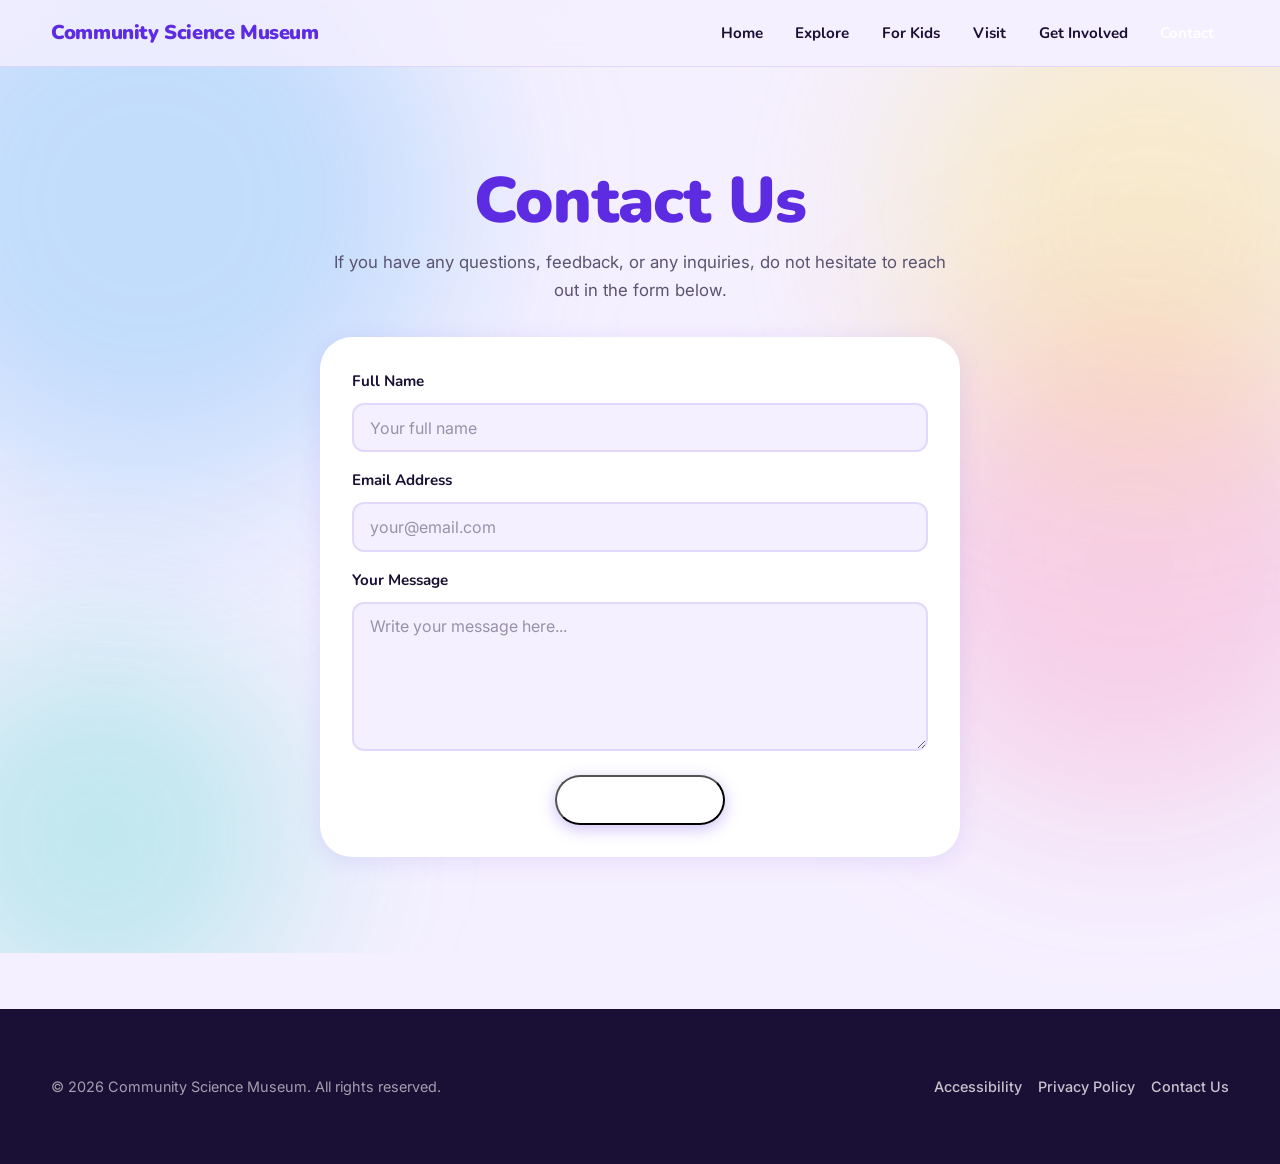
==== contact-page.html @ 3b554905 "push code to Github" ====
<!DOCTYPE html>
<html lang="en">
<head>
    <meta charset="UTF-8">
    <meta name="viewport" content="width=device-width, initial-scale=1.0">
    <title>Contact Us | Community Science Museum</title>
    <meta name="description" content="Send us your questions, feedback, or any inquiries through our contact form.">
    <link rel="stylesheet" href="stylesheet/stylesheet.css">
</head>

<body>

    <header>
        <div class="container header">
            <a href="index.html" class="logo">Community Science Museum</a>
            <nav>
                <ul class="nav-list">
                    <li><a href="index.html">Home</a></li>
                    <li><a href="explore-exhibitions-page.html">Explore</a></li>
                    <li><a href="for-kids-page.html">For Kids</a></li>
                    <li><a href="visit-page.html">Visit</a></li>
                    <li><a href="get-involved-page.html">Get Involved</a></li>
                    <li><a href="contact-page.html" class="active">Contact</a></li>
                </ul>
            </nav>
        </div>
    </header>

    <div id="success" class="success-message">
        <p>Thank you for reaching out! We will get back to you as soon as possible.</p>
    </div>

    <section class="contact-section">
        <div class="container">
            <h1>Contact Us</h1>
            <p>If you have any questions, feedback, or any inquiries, do not hesitate to reach out in the form below.</p>

            <form action="contact-page.html#success" method="get" class="contact-form">

                <label for="name">Full Name</label>
                <input type="text" id="name" name="name" placeholder="Your full name" required>

                <label for="email">Email Address</label>
                <input type="email" id="email" name="email" placeholder="your@email.com" required>

                <label for="user-message">Your Message</label>
                <textarea id="user-message" name="message" rows="6" placeholder="Write your message here..." required></textarea>

                <button type="submit" class="btn primary">Send Message</button>
            </form>
        </div>
    </section>

    <footer>
        <div class="container-footer">
            <p>&copy; 2026 Community Science Museum. All rights reserved.</p>
            <nav>
                <ul class="footer-nav">
                    <li><a href="accessibility.html">Accessibility</a></li>
                    <li><a href="privacy.html">Privacy Policy</a></li>
                    <li><a href="contact.html">Contact Us</a></li>
                </ul>
            </nav>
        </div>
    </footer>

     <a href="#main" class="skip-link">Skip to main content</a>

</body>
</html>
---- stylesheet/stylesheet.css ----
@import url('https://fonts.googleapis.com/css2?family=Inter:wght@400;500;600&family=Nunito:wght@700;800;900&display=swap');

:root {
   --color-bg: #f5f0ff;
   --color-surface: #ffffff;
   --color-primary: #5c2be2;
   --color-primary-dk: #3e1db5;
   --color-accent-teal: #00c9b1;
   --color-accent-pink: #ff4d8d;
   --color-accent-yellow: #ffd93d;
   --color-accent-blue: #3fa9f5;
   --color-accent-orange: #ff7c43;
   --color-text: #1a1035;
   --color-text-muted: #5a5470;
   --color-border: rgba(92, 43, 226, 0.12);


   --blob-1: rgba(63, 169, 245, 0.28);
   --blob-2: rgba(0, 201, 177, 0.22);
   --blob-3: rgba(255, 77, 141, 0.20);
   --blob-4: rgba(255, 217, 61, 0.25);
   --blob-5: rgba(92, 43, 226, 0.16);

   --font-body: inter, sans-serif;
   --font-heading: nunito, sans-serif;

   --space-xs: 0.5rem;
   --space-sm: 1rem;
   --space-md: 2rem;
   --space-lg: 3.5rem;
   --space-xl: 6rem;

    --radius-sm: 12px;
    --radius-md: 20px;
    --radius-lg: 32px;  
    --radius-pill: 999px;

    --shadow-card: 0 4px 24px rgba(92, 43, 226, 0.10);
    --shadow-btn: 0 4px 16px rgba(92, 43, 226, 0.30);
}

*, *::before, *::after {
    box-sizing: border-box;
    margin: 0;
    padding: 0;
}

html {
    scroll-behavior: smooth;
}

body {
    font-family: var(--font-body);
    font-size: 1rem;
    line-height: 1.7;
    color: var(--color-text);
    background-color: var(--color-bg);
    overflow-x: hidden;
    position: relative;
}

body::before,
body::after {
    content:'';
    position: fixed;
    border-radius: 50%;
    filter: blur(90px);
    z-index: -1;
    pointer-events: none;
}

body::before {
    width: 600px;
    height: 600px;
    background: var(--blob-1);
    top: -100px;
    left: -150px;
}

body::after {
    width: 500px;
    height: 500px;
    background: var(--blob-3);
    bottom: 10%;
    right: -100px;
}

h1, h2, h3, h4 {
    font-family: var(--font-heading);
    line-height: 1.2;
    color: var(--color-text);
    letter-spacing: -0.01em;
}

h1 {
    font-size: clamp(2.4rem, 5vw, 4rem);
    font-weight: 900;
    color: var(--color-primary);
    text-wrap: balance;
}

h2 {
    font-size: clamp(1.8rem, 3.5vw, 2.8rem);
    font-weight: 800;
    margin-bottom: var(--space-md);
    position: relative;
    display: inline-block;
}

h2::after {
    content: '';
    display: block;
    height: 5px;
    border-radius: var(--radius-pill);
    background: linear-gradient(90deg, var(--color-accent-teal), var(--color-accent-blue));
    margin-top: 6px;
    width: 60%;
}

h3 {
    font-size: clamp(1.1rem, 2vw, 1.4rem);
    font-weight: 800;
    color: var(--color-primary);
    margin-bottom: var(--space-xs);
}

p {
    color: var(--color-text-muted);
    max-width: 65ch;
}

a {
    color: var(--color-primary);
    text-decoration: none;
    transition: color 0.2s;
}

a:hover,
a:focus-visible {
    color: var(--color-primary-dk);
    text-decoration: underline;
}

img {
    max-width: 100%;
    display: block;
    border-radius: var(--radius-md);    
}   

ul {
    list-style: none;
}

.container {
    width: min(1180px, 92%);
    margin-inline: auto;
}

.container-footer {
    width: min(1180px, 92%);
    margin-inline: auto;
    padding: var(--space-md) 0;
    display: flex;
    justify-content: space-between;
    align-items: center;
    gap: var(--space-sm);
}

.btn {
    display: inline-block;
    padding: 0.75rem 1.75rem;
    border-radius: var(--radius-pill);
    font-family: var(--font-heading);
    font-weight: 800;
    font-size: 1rem;
    cursor: pointer;
    transition: transform 0.18s, box-shadow 0.18s, background 0.2s;
    text-decoration: none;
    text-align: center;
}

.btn:hover,
.btn:focus-visible {
    transform: translateY(-3px);
    text-decoration: none;
}

.btn.primary,
.btn-primary {
    background-color: linear-gradient(135deg, var(--color-primary), var(--color-accent-blue));
    color: #fff;
    box-shadow: var(--shadow-btn);
}

.btn.primary:hover,
.btn-primary:hover {
    box-shadow: 0 8px 28px rgba(92, 43, 226, 0.40);
    color: #fff;
}

.btn-secondary {
    background-color: transparent;
    color: var(--color-primary);
    border: 2.5px solid var(--color-primary);
}

.btn-secondary:hover,
.btn-secondary:focus-visible {
    background-color: var(--color-primary);
    color: #fff;
}

header {
    position: sticky;
    top: 0;
    z-index: 100;
    background: rgba(245, 240, 255, 0.82);
    backdrop-filter: blur(16px);
    border-bottom: 1px solid var(--color-border);
}

.container.header {
    display: flex;
    justify-content: space-between;
    align-items: center;
    padding-block: 1rem;
}

.logo {
    font-family: var(--font-heading);
    font-weight: 900;
    font-size: 1.25rem;
    color: var(--color-primary);
    text-decoration: none;
    letter-spacing: -0.02em;
    flex-shrink: 0;
}

.logo:hover {
    color: var(--color-primary-dk);
    text-decoration: none;
}

.nav-list {
    display: flex;
    gap: 0.25rem;
    flex-wrap: wrap;
}

.nav-list a {
    font-family: var(--font-heading);
    font-weight: 700;
    font-size: 0.95rem;
    padding: 0.45rem 0.9rem;
    border-radius: var(--radius-pill);
    color: var(--color-text);
    text-decoration: none;
    transition: background 0.18s, color 0.18s;
}

.nav-list a:hover,
.nav-list a:focus-visible {
    background-color: var(--color-primary); 
    color: #fff;
    text-decoration: none;
}

.nav-list .active {
    background-color: linear-gradient(135deg, var(--color-primary), var(--color-accent-blue));
    color: #fff;    
}

.hero {
    padding-block: var(--space-xl);
    position: relative;
    overflow: hidden;
}

.hero::before {
    content: '';
    position: absolute;
    width: 700px;
    height: 700px;
    border-radius: 50%;
    background: var(--blob-4);
    filter: blur(100px);
    top: -200px;
    right: -200px;
    z-index: 0;
}

.hero::after {
    content: '';
    position: absolute;
    width: 400px;
    height: 400px;
    border-radius: 50%;
    background: var(--blob-2);
    filter: blur(80px);
    bottom: -100px;
    left: 5%;
    z-index: 0;
}

.container.hero {
    display: flex;
    align-items: center;
    gap: var(--space-lg);
    position: relative;
    z-index: 1;
}

.hero-text {
    flex: 1 1 480px;
    display: flex;
    flex-direction: column;
    gap: var(--space-md);
}

.hero-text p {
    font-size: 1.15rem;
    color: var(--color-text-muted);
    max-width: 50ch;
}

.hero-image {
    border-radius: var(--radius-lg);
    box-shadow: 0 20px 60px rgba(92, 43, 226, 0.18);
    aspect-ratio: 4 / 3;
    object-fit: cover;
    width: 100%;
}

section {
    padding-block: var(--space-lg);
    position: relative;
}

section > .container > h2 {
    text-align: left;
}

.features {
    background: var(--color-surface);
    border-radius: var(--radius-lg);
    margin-inline: auto;
    width: min(1240px, 96%);
    overflow: hidden;
}

.features::before {
    content: '';
    position: absolute;
    width: 450px;
    height: 450px;
    border-radius: 50%;
    background: var(--blob-5);
    filter: blur(80px);
    top: -50px;
    left: -80px;
    z-index: 0;
}

.features .container {
    position: relative;
    z-index: 1;
}

.feature-grid {
    display: grid;
    gap: var(--space-md);
    grid-template-columns: repeat(auto-fit, minmax(230px, 1fr));
    margin-top: var(--space-md);
}

.feature-card {
    background: var(--color-bg);
    border-radius: var(--radius-md);
    padding: var(--space-md);
    display: flex;
    flex-direction: column;
    gap: 0.75rem;
    border: 1.5px solid var(--color-border);
    transition: transform 0.22s, box-shadow 0.22s;
}

.feature-card:hover {
    transform: translateY(-6px);
    box-shadow: var(--shadow-card);
}

.feature-card img {
    width: 100%;
    aspect-ratio: 3 / 2;
    object-fit: cover;
    border-radius: var(--radius-sm);
}

.feature-card:nth-child(1) {border-top: 4px solid var(--color-accent-teal);}
.feature-card:nth-child(2) {border-top: 4px solid var(--color-accent-pink);}
.feature-card:nth-child(3) {border-top: 4px solid var(--color-accent-yellow);}
.feature-card:nth-child(4) {border-top: 4px solid var(--color-accent-blue);}

.exhibitions {
    overflow: hidden;
}

.exhibitions::before {
    content: '';
    position: absolute;
    width: 500px;
    height: 500px;
    border-radius: 50%;
    background: var(--blob-3);
    filter: blur(90px);
    top: 0;
    left: -180px;
    z-index: 0;
}

.exhibitions .container {
    position: relative;
    z-index: 1;
}

.exhibition-grid {
    display: grid;
    gap: var(--space-md);
    grid-template-columns: repeat(auto-fit, minmax(240px, 1fr));
}

.exhibition-card {
    background: var(--color-surface);
    border-radius: var(--radius-md);
    overflow: hidden;
    box-shadow: var(--shadow-card);
    display: flex;
    flex-direction: column;
    transition: transform 0.22s, box-shadow 0.22s;
}

.exhibition-card:hover {
    transform: translateY(-6px);
    box-shadow: 0 12px 36px rgba(92, 43, 226, 0.18);
}

.exhibition-card img {
    width: 100%;
    aspect-ratio: 3 / 2;
    object-fit: cover;
    border-radius: 0;
}

.exhibition-card h3,
.exhibition-card p,
.exhibition-card .btn-secondary {
    padding-inline: var(--space-sm);
}

.exhibition-card h3 {padding-top: var(--space-sm);}
.exhibition-card p {padding-bottom: var(--space-sm); font-size: 0.95rem;}

.exhibition-card .btn-secondary {
    margin-top: auto;
    margin: var(--space-sm);
    align-self: flex-start;
}

.events {
    background: var(--color-surface);
    border-radius: var(--radius-lg);
    margin-inline: auto;
    width: min(1240px, 96%);
    overflow: hidden;
}

.events::before {
    content: '';
    position: absolute;
    width: 450px;
    height: 450px;
    border-radius: 50%;
    background: var(--blob-4);
    filter: blur(80px);
    top: -100px;
    right: -100px;
    z-index: 0;
}

.events .container {
   display: grid;
   grid-template-columns: repeat(auto-fit, minmax(280px, 1 fr));
   gap: var(--space-md);
   margin-top: var(--space-md);
}

.event-card {
    background: var(--color-bg);
    border-radius: var(--radius-md);
    overflow: hidden;
    display: flex;
    flex-direction: column;
    gap: 0.75rem;
    border: 1.5px solid var(--color-border);
    transition: transform 0.22s, box-shadow 0.22s;
}

.event-card:hover {
    transform: translateY(-6px);
    box-shadow: var(--shadow-card);
}

.event-card img {
    width: 100%;
    aspect-ratio: 16 / 9;
    object-fit: cover;
    border-radius: 0;
}

.event-card h3,
.event-card p {
    padding: var(--space-sm);
}

.event-card h3 {color: var(--color-text)}
.event-card p {color: var(--color-text-muted); font-size: 0.95rem;}

.event-card:nth-child(1) {border-left: 5px solid var(--color-accent-orange);}
.event-card:nth-child(2) {border-left: 5px solid var(--color-accent-teal);}
.event-card:nth-child(3) {border-left: 5px solid var(--color-accent-pink);}

.cta-banner {
    background: linear-gradient(135deg, var(--color-primary) 0%, #8b5cf6 50%, var(--color-accent-blue) 100%);
    border-radius: var(--radius-lg);
    margin-inline: auto;
    width: min(1240px, 96%);
    text-align: center;
    overflow: hidden;
    position: relative;
}

.cta-banner::before {
    content: '';
    position: absolute;
    width: 500px;
    height: 500px;
    border-radius: 50%;
    background: rgba(255, 255, 255, 0.08);
    filter: blur(40px);
    top: -150px;
    left: -100px;
}

.cta-banner::after {
    content: '';
    position: absolute;
    width: 350px;
    height: 350px;
    border-radius: 50%;
    background: rgba(255, 255, 255, 0.08);
    filter: blur(40px);
    bottom: -80px;
    right: -50px;
}

.cta-banner .container {
    display: flex;
    flex-direction: column;
    align-items: center;
    gap: var(--space-md);
    padding-block: var(--space-lg);
}

.cta-banner p {
    color: rgba(255, 255, 255, 0.85);
    max-width: 48ch;
    text-align: center;
}

.cta-banner h2 {
    color: #fff;
    margin-bottom: var(--space-md);
}

.cta-banner h2::after {
    background: rgba(255, 255, 255, 0.5);
    margin-inline: auto;
}

.cta-buttons {
    display: flex;
    justify-content: center;
    gap: var(--space-sm);
    flex-wrap: wrap;
}

.cta-banner .btn.primary {
    background: #fff;
    color: var(--color-primary);
    box-shadow: 0 4px 20px rgba(0,0,0,0.20);
}

.cta-banner .btn.primary:hover {
    background: var(--color-accent-yellow);
    color: var(--color-text);
}

.cta-banner .btn-secondary:hover {
    background-color: rgba(255, 255, 255, 0.15);
    color: #fff;
    border-color: #fff;
}

footer {
    background: var(--color-text);
    color: rgba(255, 255, 255, 0.75);
    padding-block: var(--space-md);
    margin-top: var(--space-lg);
}

footer p {
    color: rgba(255, 255, 255, 0.60);
    font-size: 0.9rem;
    max-width: none;
}

.footer-nav {
    display: flex;
    gap: var(--space-sm);
    flex-wrap: wrap;
}

.footer-nav a {
    color: rgba(255, 255, 255, 0.75);
    font-size: 0.9rem;
    font-weight: 500;
    text-emphasis: none;
    transition: color 0.18s;
}

.footer-nav a:hover {
    color: var(--color-accent-teal);
    text-decoration: none;
}

:focus-visible {
    outline: 3px solid var(--color-accent-teal);
    outline-offset: 3px;
    border-radius: 4px;
}

.skip-link {
    position: absolute;
    top: -100%;
    left: 1rem;
    background: var(--color-primary);
    color: #fff;
    padding: 0.5rem 1rem;
    border-radius: var(--radius-sm);
    font-weight: 700;
    z-index: 9999;
    text-decoration: none;
}

.skip-link:focus {
    top: 0.5rem;
}

.hero-text {
    display: flex;
    flex-direction: column;
    align-items: center;
    text-align: center;
    gap: var(--space-md);
    padding-block: var(--space-xl);
    position: relative;
    z-index: 1;
}

.hero-text p {
    font-size: 1.15rem;
    max-width: 52ch;
}

.kids-hero {
    background: linear-gradient(135deg, #ffd93d22 0%, #ff4d8d15 50%, #3fa9f520 100%);
    padding-block: var(--space-xl);
    position: relative;
    overflow: hidden;
}

.kids-hero::before {
    content: '';
    position: absolute;
    width: 500px;
    height: 500px;
    border-radius: 50%;
    background: var(--blob-4);
    filter: blur(90px);
    top: -150px;
    right: -100px;
    z-index: 0;
}

.kids-hero::after {
    content: '';
    position: absolute;
    width: 400px;
    height: 400px;
    border-radius: 50%;
    background: var(--blob-3);
    filter: blur(80px);
    bottom: -100px;
    left: -80px;
    z-index: 0;
}

.kids-section {
    padding-block: var(--space-lg);
    position: relative;
    overflow: hidden;
}

.kids-section::before {
    content: '';
    position: absolute;
    width: 450px;
    height: 450px;
    border-radius: 50%;
    background: var(--blob-2);
    filter: blur(90px);
    top: -80px;
    left: -120px;
    z-index: 0;
}

.kids-section .container {
    position: relative;
    z-index: 1;
}   

.kids-section .feature-card .btn-secondary {
    margin-top: auto;
    align-self: flex-start;
}

.kids-section .feature-card:nth-child(1) {border-top: 4px solid var(--color-accent-yellow);}
.kids-section .feature-card:nth-child(2) {border-top: 4px solid var(--color-accent-pink);}
.kids-section .feature-card:nth-child(3) {border-top: 4px solid var(--color-accent-teal);}

.kids-events {
    padding-block: var(--space-lg);
    position: relative;
    overflow: hidden;
}

.kids-events::after {
    content: '';
    position: absolute;
    width: 450px;
    height: 450px;
    border-radius: 50%;
    background: var(--blob-5);
    filter: blur(90px);
    bottom: -100px;
    right: -100px;
    z-index: 0;
}

.kids-events .container {
    position: relative;
    z-index: 1;
}

.kids-events .event-grid {
    grid-template-columns: repeat(2, 1fr);
}

.kids-events .event-card .btn {
    margin-inline: var(--space-sm);
    margin-bottom: var(--space-sm);
    align-self: flex-start;
}

.visit-hero {
    padding-block: var(--space-xl);
    position: relative;
    overflow: hidden;
}

.visit-hero::before {
    content: '';
    position: absolute;
    width: 500px;
    height: 500px;
    border-radius: 50%;
    background: var(--blob-1);
    filter: blur(90px);
    top: -150px;
    right: -100px;
    z-index: 0;
}

.visit-hero::after {
     content: '';
    position: absolute;
    width: 350px;
    height: 350px;
    border-radius: 50%;
    background: var(--blob-5);
    filter: blur(80px);
    bottom: -80px;
    left: -80px;
    z-index: 0;
}

.visit-section {
    padding-block: var(--space-lg);
    position: relative;
}

.visit-section + .visit-section {
    border-top: 1px solid var(--color-border);
}

.visit-section .container > h2 {
    text-align: left;
}

.info-grid {
    display: grid;
    grid-template-columns: repeat(2, 1fr);
    gap: var(--space-md);
    margin-top: var(--space-md);
}

.info-card {
    background: var(--color-surface);
    border-radius: var(--radius-md);
    overflow: hidden;
    box-shadow: var(--shadow-card);
    display: flex;
    flex-direction: column;
    gap: 0.6rem;
    transition: transform 0.22s, box-shadow 0.22s;
}

.info-card:hover {
    transform: translateY(-5px);
    box-shadow: 0 10px 32px rgba(92, 43, 226, 0.14);
}

.info-card img {
    width: 100%;
    aspect-ratio: 16/7;
    object-fit: cover;
    border-radius: 0;
}

.info-card h3,
.info-card p {
    padding-inline: var(--space-sm);
}

.info-card h3 {
    padding-top: var(--space-sm);
}

.info-card p {
    font-size: 0.98rem;
    padding-bottom: 0;
}

.info-card p:last-child {
    padding-bottom: var(--space-sm);
}

.info-card:nth-child(1) { border-left: 5px solid var(--color-accent-teal);}
.info-card:nth-child(2) { border-left: 5px solid var(--color-accent-blue);}

.pricing-grid {
    display: grid;
    grid-template-columns: repeat(2, 1fr);
    gap: var(--space-md);
    margin-top: var(--space-md);
}

.pricing-card {
    background: var(--color-surface);
    border-radius: var(--radius-md);
    padding: var(--space-md);
    box-shadow: var(--shadow-card);
    display: flex;
    flex-direction: column;
    gap: 0.6rem;
    border-top: 4px solid transparent;
    transition: transform 0.22s, box-shadow 0.22s;
}

.pricing-card:hover {
    transform: translateY(-5px);
    box-shadow: 0 10px 32px rgba(92, 43, 226, 0.14);
}

.pricing-card:nth-child(1) { border-top-color: var(--color-primary);}
.pricing-card:nth-child(2) { border-top-color: var(--color-accent-teal);}

.pricing-card h3 {
    font-size: 1.3rem;
    margin-bottom: 0.25rem;
}

.pricing-card p {
    font-size: 0.98rem;
}

.pricing-card .btn-secondary {
    margin-top: auto;
    align-self: flex-start;
}

.location-grid {
    display: grid;
    grid-template-columns: 1fr 1.4fr;
    gap: var(--space-md);
    align-items: start;
    margin-top: var(--space-md);
}

.location-text {
    display: flex;
    flex-direction: column;
    gap: 0.75rem;
}

.location-text h3 {
    margin-bottom: 0.25rem;
}

.location-text p {
    font-size: 0.98rem;
}

.location-text .btn {
    margin-top: var(--space-md);
    align-self: flex-start;
}

.map-video {
    width: 100%;
    aspect-ratio: 16/9;
    object-fit: cover;
    border-radius: var(--radius-md);
    box-shadow: var(--shadow-card);
}

.involved-hero {
    position: relative;
    overflow: hidden;
    padding-block: var(--space-xl);
    display: flex;
    align-items: center;
    min-height: 520px;
}

.hero video {
    position: absolute;
    inset: 0;
    width: 100%;
    height: 100%;
    object-fit: cover;
    z-index: 0;
}

.involved-hero::before {
    content:'';
    position: absolute;
    top: 0;
    left: 0;
    right: 0;
    bottom: 0;
    width: 100%;
    height: 100%;
    background: rgba(15, 5, 40, 0.75);
    border-radius: 0;
    filter: none;
    z-index: 1;
}

.involved-hero .container .hero-text {
    position: relative;
    z-index: 2;
}

.involved-hero h1 {
    color: #ffffff;
}

.involved-hero p {
    color: rgba(255, 255, 255, 0.88);
}

.involved-hero .btn.primary {
    background: #ffffff;
    color: var(--color-primary);
    box-shadow: 0 4px 20px rgba(0, 0, 0, 0.30);
}

.involved-hero .btn.primary:hover {
    background: var(--color-accent-yellow);
    color: var(--color-text);
}

.involved-section,
.involved-section {
    padding-block: var(--space-lg);
    position: relative;
    overflow: hidden;
}

.involved-section + .involved-section {
    border-top: 1 px solid var(--color-border);
}

.involved-section::before {
    content:'';
    position: absolute;
    width: 500px;
    height: 500px;
    border-radius: 50%;
    background: var(--blob-5);
    filter: blur(90px);
    top: -80px;
    right: -120px;
    z-index: 0;
}

.involved-section .container,
.involved-section .container {
    position: relative;
    z-index: 1;
}

.involved-section .feature-grid {
    grid-template-columns: repeat(4, 1fr);
}

.involved-section .feature-card:nth-child(1) {border-top-color: var(--color-accent-teal);}
.involved-section .feature-card:nth-child(2) {border-top-color: var(--color-primary);}
.involved-section .feature-card:nth-child(3) {border-top-color: var(--color-accent-pink);}
.involved-section .feature-card:nth-child(4) {border-top-color: var(--color-accent-yellow);}

.involved-section .feature-card .btn-secondary {
    margin-top: auto;
    align-self: flex-start;
}

.contact-section {
    padding-block: var(--space-xl);
    position: relative;
    overflow: hidden;
}

.contact-section::before {
    content:'';
    position: absolute;
    width: 500px;
    height: 500px;
    border-radius: 50%;
    background: var(--blob-4);
    filter: blur(90px);
    top: -100px;
    right: -120px;
    z-index: 0;
}

.contact-section::after {
    content:'';
    position: absolute;
    width: 400px;
    height: 400px;
    border-radius: 50%;
    background: var(--blob-2);
    filter: blur(90px);
    bottom: -80px;
    left: -100px;
    z-index: 0;
}

.contact-section .container {
    position: relative;
    z-index: 1;
    max-width: 640px;
    text-align: center;
}

.contact-section h1 {
    margin-bottom: var(--space-xs);
}

.contact-section > .container > p {
    margin-bottom: var(--space-md);
    font-size: 1.05rem;
    margin-inline: auto;
}

.contact-form {
    background: var(--color-surface);
    border-radius: var(--radius-lg);
    padding: var(--space-md);
    box-shadow: var(--shadow-card);
    display: flex;
    flex-direction: column;
    gap: 0.5rem;
    text-align: left;
}

.contact-form label {
    font-family: var(--font-heading);
    font-weight: 700;
    font-size: 0.95rem;
    color: var(--color-text);
    margin-top: var(--space-xs);
}

.contact-form label:first-of-type {
    margin-top: 0;
}

.contact-form input,
.contact-form textarea {
    width: 100%;
    padding: 0.8rem 1rem;
    border: 2px solid var(--color-border);
    border-radius: var(--radius-sm);
    font-family: var(--font-body);
    font-size: 1rem;
    color: var(--color-text);
    background: var(--color-bg);
    transition: border-color 0.2s, box-shadow 0.2s;
    outline: none;
    resize: vertical;
}

.contact-form input:focus,
.contact-form textarea:focus {
    border-color: var(--color-primary);
    box-shadow: 0 0 0 3px rgba(92, 43, 226, 0.12);
}

.contact-form input::placeholder,
.contact-form textarea::placeholder {
    color: var(--color-text-muted);
    opacity: 0.6;
}

.contact-form .btn.primary {
    margin-top: var(--space-sm);
    align-self: center;
}

.success-message {
    display: none;
    background: linear-gradient(135deg, var(--color-accent-teal), var(--color-accent-blue));
    color: #fff;
    text-align: center;
    padding: var(--space-sm) var(--space-md);
    border-radius: var(--radius-md);
    margin: var(--space-sm) auto;
    width: min(640px, 92%);
    box-shadow: var(--shadow-card);
    animation: slideDown 0.4s ease;
}

.success-message p {
    color: #fff;
    font-weight: 600;
    font-size: 1rem;
    max-width: none;
}

.success-message:target {
    display: block;
}

@keyframes slideDown {
    from {
        opacity: 0;
        transform: translateY(-12px);
    }
    to {
        opacity: 1;
        transform: translateY(0);
    }
}
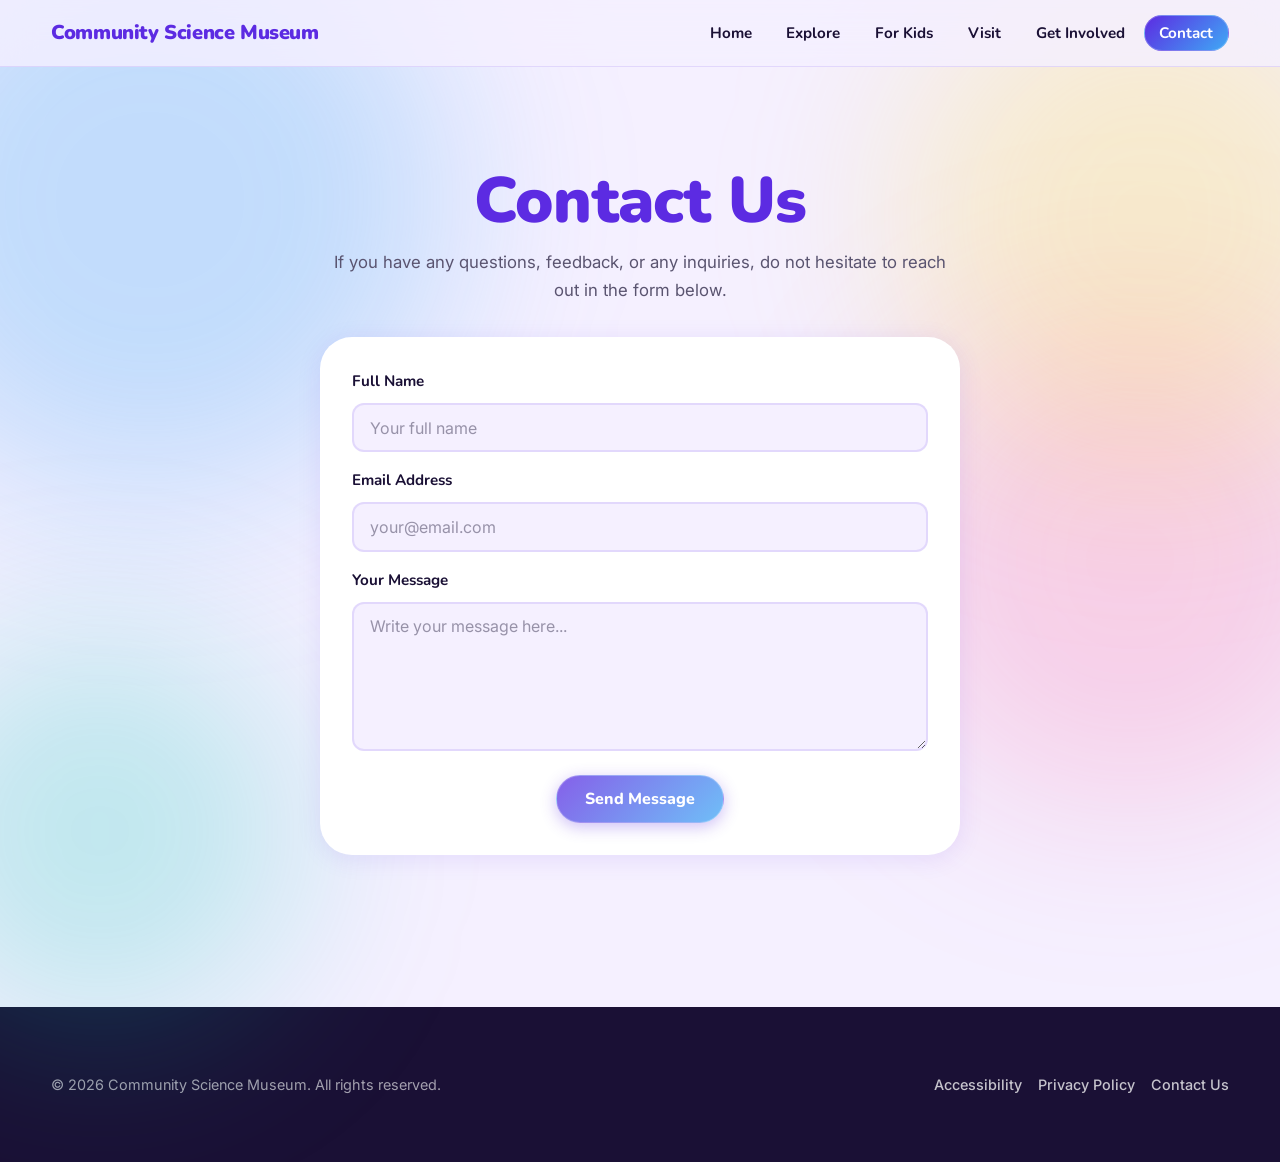
==== commit 55e86bce: "changes to CSS and added favicon and hamburger menu" ====
--- a/contact-page.html
+++ b/contact-page.html
@@ -6,6 +6,7 @@
     <title>Contact Us | Community Science Museum</title>
     <meta name="description" content="Send us your questions, feedback, or any inquiries through our contact form.">
     <link rel="stylesheet" href="stylesheet/stylesheet.css">
+     <link rel="icon" type="image/png" href="images/favicon-32x32.png">
 </head>
 
 <body>
@@ -23,6 +24,13 @@
                     <li><a href="contact-page.html" class="active">Contact</a></li>
                 </ul>
             </nav>
+
+            <a href="mobile-menu/mobile-menu-contact.html" class="hamburger" aria-label="Open menu">
+                <span></span>
+                <span></span>
+                <span></span>
+            </a>
+
         </div>
     </header>
 
@@ -56,9 +64,9 @@
             <p>&copy; 2026 Community Science Museum. All rights reserved.</p>
             <nav>
                 <ul class="footer-nav">
-                    <li><a href="accessibility.html">Accessibility</a></li>
-                    <li><a href="privacy.html">Privacy Policy</a></li>
-                    <li><a href="contact.html">Contact Us</a></li>
+                    <li><a href="visit-page.html">Accessibility</a></li>
+                    <li><a href="#">Privacy Policy</a></li>
+                    <li><a href="contact-page.html">Contact Us</a></li>
                 </ul>
             </nav>
         </div>
--- a/stylesheet/stylesheet.css
+++ b/stylesheet/stylesheet.css
@@ -47,6 +47,7 @@
 
 html {
     scroll-behavior: smooth;
+    overflow-x: hidden;
 }
 
 body {
@@ -187,9 +188,12 @@
 
 .btn.primary,
 .btn-primary {
-    background-color: linear-gradient(135deg, var(--color-primary), var(--color-accent-blue));
+    background: linear-gradient(135deg, rgba(92, 43, 226, 0.75), rgba(63, 169, 245, 0.75));
     color: #fff;
     box-shadow: var(--shadow-btn);
+    backdrop-filter: blur(12px);
+    -webkit-backdrop-filter: blur(12px);
+    border: 1px solid rgba(255, 255, 255, 0.25);
 }
 
 .btn.primary:hover,
@@ -199,15 +203,18 @@
 }
 
 .btn-secondary {
-    background-color: transparent;
+    background-color: rgba(255, 255, 255, 0.15);
     color: var(--color-primary);
-    border: 2.5px solid var(--color-primary);
+    border: 2px solid rgba(92, 43, 226, 0.35);
+    backdrop-filter: blur(12px);
+    -webkit-backdrop-filter: blur(12px);
 }
 
 .btn-secondary:hover,
 .btn-secondary:focus-visible {
-    background-color: var(--color-primary);
-    color: #fff;
+    background-color: rgba(92, 43, 226, 0.15);
+    color: var(--color-primary);
+    border-color: var(--color-primary);
 }
 
 header {
@@ -256,58 +263,45 @@
     color: var(--color-text);
     text-decoration: none;
     transition: background 0.18s, color 0.18s;
+    border: 1px solid transparent;
 }
 
 .nav-list a:hover,
 .nav-list a:focus-visible {
-    background-color: var(--color-primary); 
+    background: linear-gradient(135deg, var(--color-primary), var(--color-accent-blue)); 
     color: #fff;
     text-decoration: none;
-}
-
-.nav-list .active {
-    background-color: linear-gradient(135deg, var(--color-primary), var(--color-accent-blue));
-    color: #fff;    
+    backdrop-filter: blur(12px);
+    -webkit-backdrop-filter: blur(12px);
+    border: 1px solid rgba(255, 255, 255, 0.25);
+}
+
+.nav-list a.active {
+    background: linear-gradient(135deg, var(--color-primary), var(--color-accent-blue));
+    color: #fff;
+    backdrop-filter: blur(12px);
+    -webkit-backdrop-filter: blur(12px);
+    border: 1px solid rgba(255, 255, 255, 0.25);    
 }
 
 .hero {
     padding-block: var(--space-xl);
+    padding-bottom: var(--space-lg);
     position: relative;
     overflow: hidden;
 }
 
-.hero::before {
-    content: '';
-    position: absolute;
-    width: 700px;
-    height: 700px;
-    border-radius: 50%;
-    background: var(--blob-4);
-    filter: blur(100px);
-    top: -200px;
-    right: -200px;
-    z-index: 0;
-}
-
-.hero::after {
-    content: '';
-    position: absolute;
-    width: 400px;
-    height: 400px;
-    border-radius: 50%;
-    background: var(--blob-2);
-    filter: blur(80px);
-    bottom: -100px;
-    left: 5%;
-    z-index: 0;
-}
+.hero-bg-color {
+   display: none;
+}
+
 
 .container.hero {
     display: flex;
     align-items: center;
     gap: var(--space-lg);
     position: relative;
-    z-index: 1;
+    z-index: 2;
 }
 
 .hero-text {
@@ -345,7 +339,7 @@
     border-radius: var(--radius-lg);
     margin-inline: auto;
     width: min(1240px, 96%);
-    overflow: hidden;
+    overflow: visible;
 }
 
 .features::before {
@@ -402,7 +396,7 @@
 .feature-card:nth-child(4) {border-top: 4px solid var(--color-accent-blue);}
 
 .exhibitions {
-    overflow: hidden;
+    overflow: visible;
 }
 
 .exhibitions::before {
@@ -605,8 +599,16 @@
     color: var(--color-text);
 }
 
+.cta-banner .btn-secondary {
+    background: rgba(255, 255, 255, 0.15);
+    color: #fff;
+    border: 2px solid rgba(255, 255, 255, 0.70);
+    backdrop-filter: blur(12px);
+    -webkit-backdrop-filter: blur(12px);
+}
+
 .cta-banner .btn-secondary:hover {
-    background-color: rgba(255, 255, 255, 0.15);
+    background: rgba(255, 255, 255, 0.28);
     color: #fff;
     border-color: #fff;
 }
@@ -683,10 +685,10 @@
 }
 
 .kids-hero {
-    background: linear-gradient(135deg, #ffd93d22 0%, #ff4d8d15 50%, #3fa9f520 100%);
     padding-block: var(--space-xl);
     position: relative;
-    overflow: hidden;
+    overflow: visible;
+    padding-bottom: var(--space-lg);
 }
 
 .kids-hero::before {
@@ -699,7 +701,7 @@
     filter: blur(90px);
     top: -150px;
     right: -100px;
-    z-index: 0;
+    z-index: 1;
 }
 
 .kids-hero::after {
@@ -712,13 +714,13 @@
     filter: blur(80px);
     bottom: -100px;
     left: -80px;
-    z-index: 0;
+    z-index: 1;
 }
 
 .kids-section {
     padding-block: var(--space-lg);
     position: relative;
-    overflow: hidden;
+    overflow: visible;
 }
 
 .kids-section::before {
@@ -751,7 +753,7 @@
 .kids-events {
     padding-block: var(--space-lg);
     position: relative;
-    overflow: hidden;
+    overflow: visible;
 }
 
 .kids-events::after {
@@ -785,7 +787,8 @@
 .visit-hero {
     padding-block: var(--space-xl);
     position: relative;
-    overflow: hidden;
+    overflow: visible;
+    padding-bottom: var(--space-lg);
 }
 
 .visit-hero::before {
@@ -798,11 +801,11 @@
     filter: blur(90px);
     top: -150px;
     right: -100px;
-    z-index: 0;
+    z-index: 1;
 }
 
 .visit-hero::after {
-     content: '';
+    content: '';
     position: absolute;
     width: 350px;
     height: 350px;
@@ -811,7 +814,12 @@
     filter: blur(80px);
     bottom: -80px;
     left: -80px;
-    z-index: 0;
+    z-index: 1;
+}
+
+.visit-hero .container {
+    position: relative;
+    z-index: 1;
 }
 
 .visit-section {
@@ -956,11 +964,12 @@
 
 .involved-hero {
     position: relative;
-    overflow: hidden;
+    overflow: visible;
     padding-block: var(--space-xl);
     display: flex;
     align-items: center;
     min-height: 520px;
+    isolation: isolate;
 }
 
 .hero video {
@@ -1015,7 +1024,7 @@
 .involved-section {
     padding-block: var(--space-lg);
     position: relative;
-    overflow: hidden;
+    overflow: visible;
 }
 
 .involved-section + .involved-section {
@@ -1058,7 +1067,7 @@
 .contact-section {
     padding-block: var(--space-xl);
     position: relative;
-    overflow: hidden;
+    overflow: visible;
 }
 
 .contact-section::before {
@@ -1194,3 +1203,390 @@
     }
 }
 
+.hamburger {
+    display: none;
+}
+
+.menu-close {
+    font-size: 1.4rem;
+    color: var(--color-primary);
+    text-decoration: none;
+    line-height: 1;
+    padding: 4px 8px;
+    border-radius: var(--radius-sm);
+    transition: background 0.18s;
+}
+
+.menu-close:hover {
+    background: rgba(92, 43, 226, 0.08);
+}
+
+.events .event-card img,
+.kids-events .event-card img {
+    aspect-ratio: 16/6;
+}
+
+.events .event-card h3,
+.events .event-card p,
+.kids-events .event-card h3,
+.kids-events .event-card p {
+    padding: 0.4rem var(--space-sm);
+}
+
+.events .event-card,
+.kids-events .event-card {
+    gap: 0.4rem;
+}
+
+.events {
+    margin-bottom: var(--space-lg);
+}
+
+.events .event-card p {
+    padding-bottom: var(--space-md);
+}
+
+.exhibitions-page .exhibition-grid {
+    grid-template-columns: repeat(3, 1fr);
+    justify-content: center;
+}
+
+.exhibitions .exhibition-grid {
+    align-items: stretch;
+}
+
+.exhibition-card {
+    height: 100%;
+}
+
+.exhibition-card .btn-secondary {
+    margin-top: auto;
+}
+
+@media (max-width: 768px) {
+
+    h1 {font-size: clamp(2rem, 6vw, 3rem);}
+    h2 {font-size: clamp(1.5rem, 4vw, 2.2rem);}
+
+    .container.hero {
+        flex-direction: column;
+        text-align: center;
+    }
+
+    .hero-text {
+        align-items: center;
+        flex: 1 1 100%;
+    }
+
+    .hero-image {
+        width: 100%;
+        max-width: 520px;
+        margin-inline: auto;
+    }
+
+    section > .container h2,
+    .visit-section .container > h2 {
+        text-align: center;
+    }
+
+    h2::after {
+        margin-inline: auto;
+        width: 50%;
+    }
+
+    .feature-grid {
+        grid-template-columns: repeat(2, 1fr);
+    }
+
+    .exhibition-grid,
+    .exhibitions-page .exhibition-grid {
+        grid-template-columns: repeat(2, 1fr);
+    }
+
+    .exhibitions .exhibition-grid {
+        grid-template-columns: repeat(2, 1fr);
+    }
+
+    .event-grid,
+    .kids-events .event-grid {
+        grid-template-columns: repeat(2, 1fr);
+    }
+
+    .info-grid {
+        grid-template-columns: repeat(2, 1fr);
+    }
+
+    .pricing-grid {
+        grid-template-columns: repeat(2, 1fr);
+    }
+
+    .location-grid {
+        grid-template-columns: 1fr;
+    }
+
+    .location-text {
+        align-items: center;
+        text-align: center;
+    }
+
+    .location-text .btn {
+        align-self: center;
+    }
+
+    .involved-section .feature-grid {
+        grid-template-columns: repeat(2, 1fr);
+    }
+
+    .cta-buttons {
+        flex-direction: column;
+        align-items: center;
+    }
+
+}
+
+@media (max-width: 620px) {
+
+    :root {
+        --space-xl: 3rem;
+        --space-lg: 2rem;
+        --space-md: 1.5rem;
+    }
+
+    .hamburger {
+        display: flex;
+        flex-direction: column;
+        gap: 4px;
+        padding: 4px;
+        border-radius: var(--radius-sm);
+        text-decoration: none;
+        transition: background 0.18s;
+    }
+
+    .hamburger:hover {
+        background: rgba(92, 43, 226, 0.08);
+    }
+
+    .hamburger span {
+        display: block;
+        width: 22px;
+        height: 2px;
+        background: var(--color-primary);
+        border-radius: 2px;
+    }
+
+    .nav-list {
+        display: none;
+    }
+
+    .mobile-nav-menu {
+        display: flex;
+        flex-direction: column;
+        padding: var(--space-md);
+        gap: 0;
+        min-height: 100vh;
+        background: var(--color-bg);
+    }
+
+    .mobile-nav-menu a {
+        font-family: var(--font-heading);
+        font-weight: 700;
+        font-size: 1.2rem;
+        color: var(--color-text);
+        padding: 1rem 0;
+        border-bottom: 1px solid var(--color-border);
+        text-decoration: none;
+        display: flex;
+        justify-content: space-between;
+        align-items: center;
+        transition: color 0.18s;
+    }
+
+    .mobile-nav-menu a::after {
+        content: '→';
+        font-size: 1.4rem;
+        color: var(--color-primary);
+        opacity: 0.5;
+    }
+
+    .mobile-nav-menu a:hover {
+        color: var(--color-primary);
+        text-decoration: none;
+    }
+
+    .mobile-nav-menu a:last-child {
+        border-bottom: none;
+    }
+
+    .feature-grid,
+    .exhibition-grid,
+    .exhibitions-page .exhibition-grid,
+    .exhibitions .exhibition-grid,
+    .event-grid,
+    .kids-events .event-grid,
+    .info-grid,
+    .pricing-grid {
+        grid-template-columns: 1fr;
+    }
+
+    .involved-section .feature-grid {
+        grid-template-columns: 1fr;
+    }
+
+    .container.hero {
+        flex-direction: column;
+        text-align: center;
+    }
+
+    .features,
+    .events,
+    .cta-banner {
+        border-radius: var(--radius-md);
+        width: 96%;
+    }
+
+    .cta-buttons {
+        flex-direction: column;
+        align-items: stretch;
+        width: 100%;
+    }
+
+    .cta-buttons .btn {
+        width: 100%;
+        text-align: center;
+    }
+
+    .contact-form {
+        padding: var(--space-sm);
+        border-radius: var(--radius-md);
+    }
+
+    .container.header {
+        padding-block: 0.75rem;
+    }
+
+}
+
+
+
+@media (max-width: 375px) {
+
+ :root {
+        --space-xl: 3rem;
+        --space-lg: 2rem;
+        --space-md: 1.5rem;
+    }
+
+    .hamburger {
+        display: flex;
+        flex-direction: column;
+        gap: 4px;
+        padding: 4px;
+        border-radius: var(--radius-sm);
+        text-decoration: none;
+        transition: background 0.18s;
+    }
+
+    .hamburger:hover {
+        background: rgba(92, 43, 226, 0.08);
+    }
+
+    .hamburger span {
+        display: block;
+        width: 22px;
+        height: 2px;
+        background: var(--color-primary);
+        border-radius: 2px;
+    }
+
+    .nav-list {
+        display: none;
+    }
+
+    .mobile-nav-menu {
+        display: flex;
+        flex-direction: column;
+        padding: var(--space-md);
+        gap: 0;
+        min-height: 100vh;
+        background: var(--color-bg);
+    }
+
+    .mobile-nav-menu a {
+        font-family: var(--font-heading);
+        font-weight: 700;
+        font-size: 1.2rem;
+        color: var(--color-text);
+        padding: 1rem 0;
+        border-bottom: 1px solid var(--color-border);
+        text-decoration: none;
+        display: flex;
+        justify-content: space-between;
+        align-items: center;
+        transition: color 0.18s;
+    }
+
+    .mobile-nav-menu a::after {
+        content: '→';
+        font-size: 1.4rem;
+        color: var(--color-primary);
+        opacity: 0.5;
+    }
+
+    .mobile-nav-menu a:hover {
+        color: var(--color-primary);
+        text-decoration: none;
+    }
+
+    .mobile-nav-menu a:last-child {
+        border-bottom: none;
+    }
+
+    .feature-grid,
+    .exhibition-grid,
+    .exhibitions-page .exhibition-grid,
+    .exhibitions .exhibition-grid,
+    .event-grid,
+    .kids-events .event-grid,
+    .info-grid,
+    .pricing-grid {
+        grid-template-columns: 1fr;
+    }
+
+    .involved-section .feature-grid {
+        grid-template-columns: 1fr;
+    }
+
+    .container.hero {
+        flex-direction: column;
+        text-align: center;
+    }
+
+    .features,
+    .events,
+    .cta-banner {
+        border-radius: var(--radius-md);
+        width: 96%;
+    }
+
+    .cta-buttons {
+        flex-direction: column;
+        align-items: stretch;
+        width: 100%;
+    }
+
+    .cta-buttons .btn {
+        width: 100%;
+        text-align: center;
+    }
+
+    .contact-form {
+        padding: var(--space-sm);
+        border-radius: var(--radius-md);
+    }
+
+    .container.header {
+        padding-block: 0.75rem;
+    }
+
+}
+
